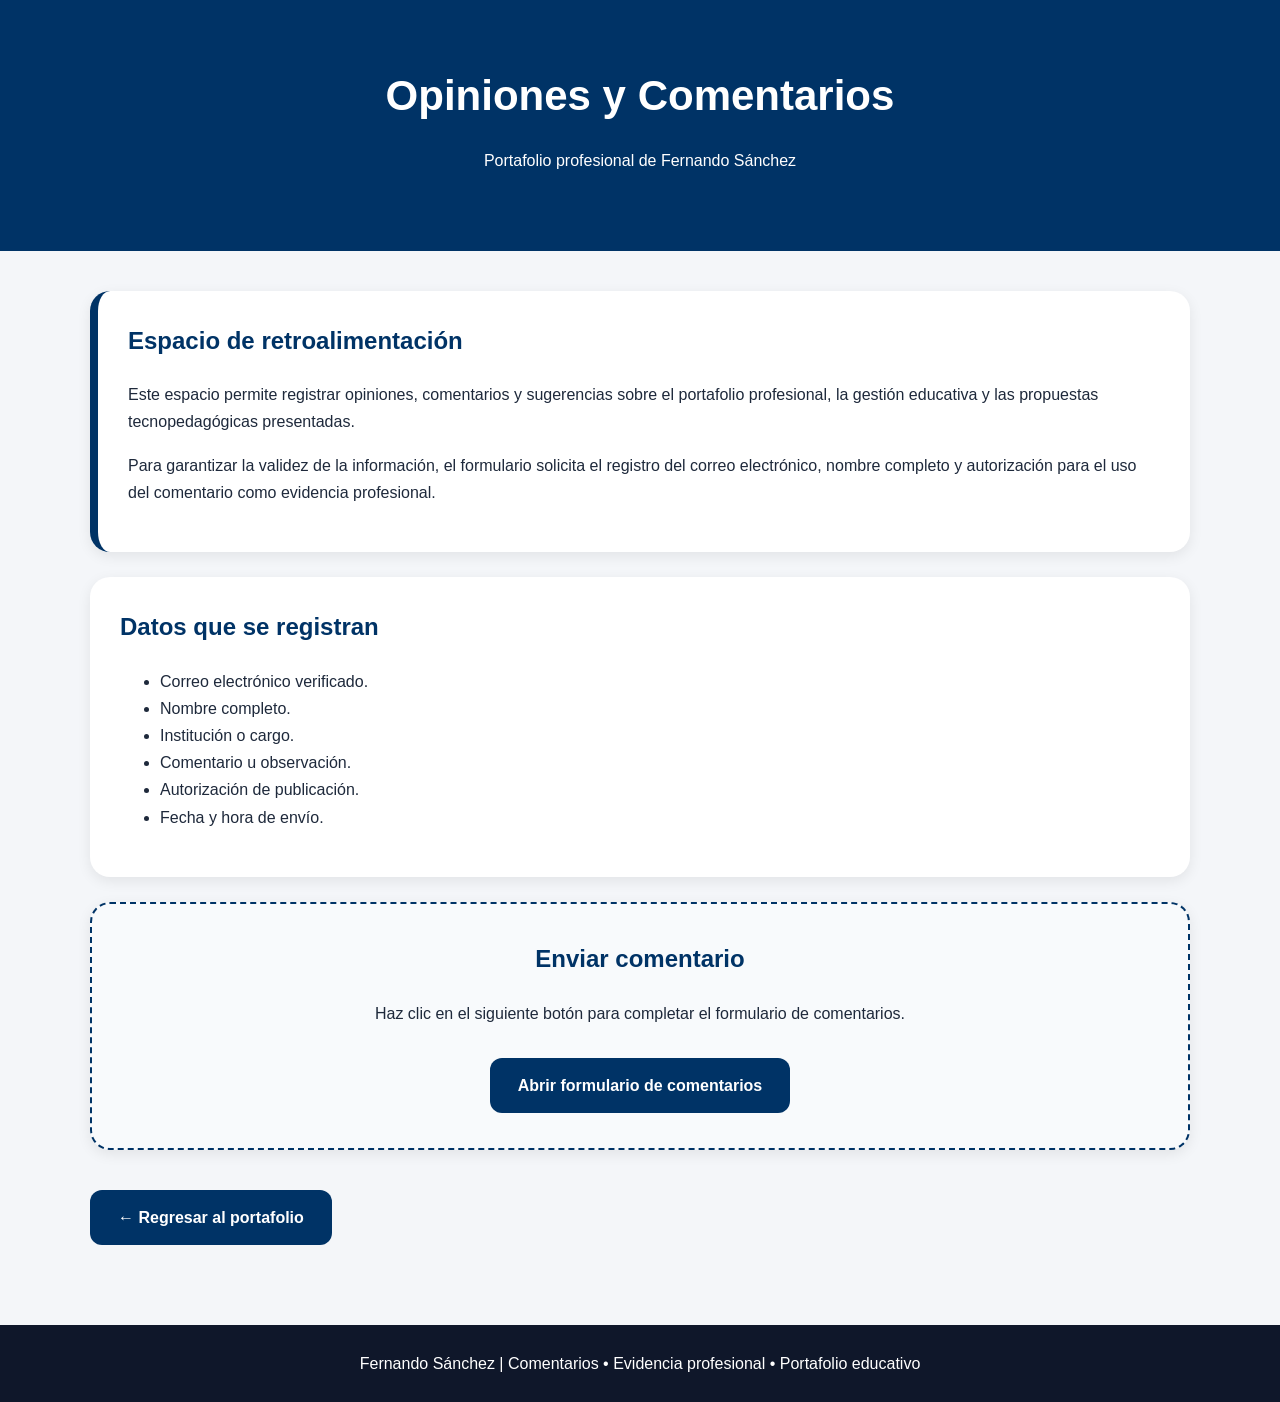
==== comentarios.html @ a62c5eb6 "Create comentarios.html" ====
<!DOCTYPE html>
<html lang="es">
<head>
<meta charset="UTF-8">
<meta name="viewport" content="width=device-width, initial-scale=1.0">
<title>Comentarios - Fernando Sánchez</title>

<style>
body{
    margin:0;
    font-family:Arial, sans-serif;
    background:#f4f6f9;
    color:#1e293b;
    line-height:1.7;
}

header{
    background:#003366;
    color:white;
    text-align:center;
    padding:60px 20px;
}

header h1{
    margin:0;
    font-size:42px;
}

.container{
    max-width:1100px;
    margin:auto;
    padding:40px 20px;
}

.card{
    background:white;
    border-radius:20px;
    padding:30px;
    margin-bottom:25px;
    box-shadow:0 4px 14px rgba(0,0,0,.08);
}

.card h2{
    color:#003366;
    margin-top:0;
}

.btn{
    display:inline-block;
    background:#003366;
    color:white;
    text-decoration:none;
    padding:14px 28px;
    border-radius:12px;
    font-weight:bold;
    margin-top:15px;
}

.btn:hover{
    background:#00264d;
}

.info{
    border-left:8px solid #003366;
}

.form-box{
    text-align:center;
    padding:35px;
    border:2px dashed #003366;
    border-radius:20px;
    background:#f8fafc;
}

footer{
    background:#0f172a;
    color:white;
    text-align:center;
    padding:25px;
    margin-top:40px;
}
</style>
</head>

<body>

<header>
<h1>Opiniones y Comentarios</h1>
<p>Portafolio profesional de Fernando Sánchez</p>
</header>

<div class="container">

<div class="card info">
<h2>Espacio de retroalimentación</h2>
<p>
Este espacio permite registrar opiniones, comentarios y sugerencias sobre el portafolio profesional, la gestión educativa y las propuestas tecnopedagógicas presentadas.
</p>
<p>
Para garantizar la validez de la información, el formulario solicita el registro del correo electrónico, nombre completo y autorización para el uso del comentario como evidencia profesional.
</p>
</div>

<div class="card">
<h2>Datos que se registran</h2>
<ul>
<li>Correo electrónico verificado.</li>
<li>Nombre completo.</li>
<li>Institución o cargo.</li>
<li>Comentario u observación.</li>
<li>Autorización de publicación.</li>
<li>Fecha y hora de envío.</li>
</ul>
</div>

<div class="card form-box">
<h2>Enviar comentario</h2>
<p>
Haz clic en el siguiente botón para completar el formulario de comentarios.
</p>

<a class="btn" href="https://forms.gle/WJ3y3hWvBB2fXVwD8" target="_blank">
Abrir formulario de comentarios
</a>
</div>

<a href="index.html" class="btn">← Regresar al portafolio</a>

</div>

<footer>
Fernando Sánchez | Comentarios • Evidencia profesional • Portafolio educativo
</footer>

</body>
</html>
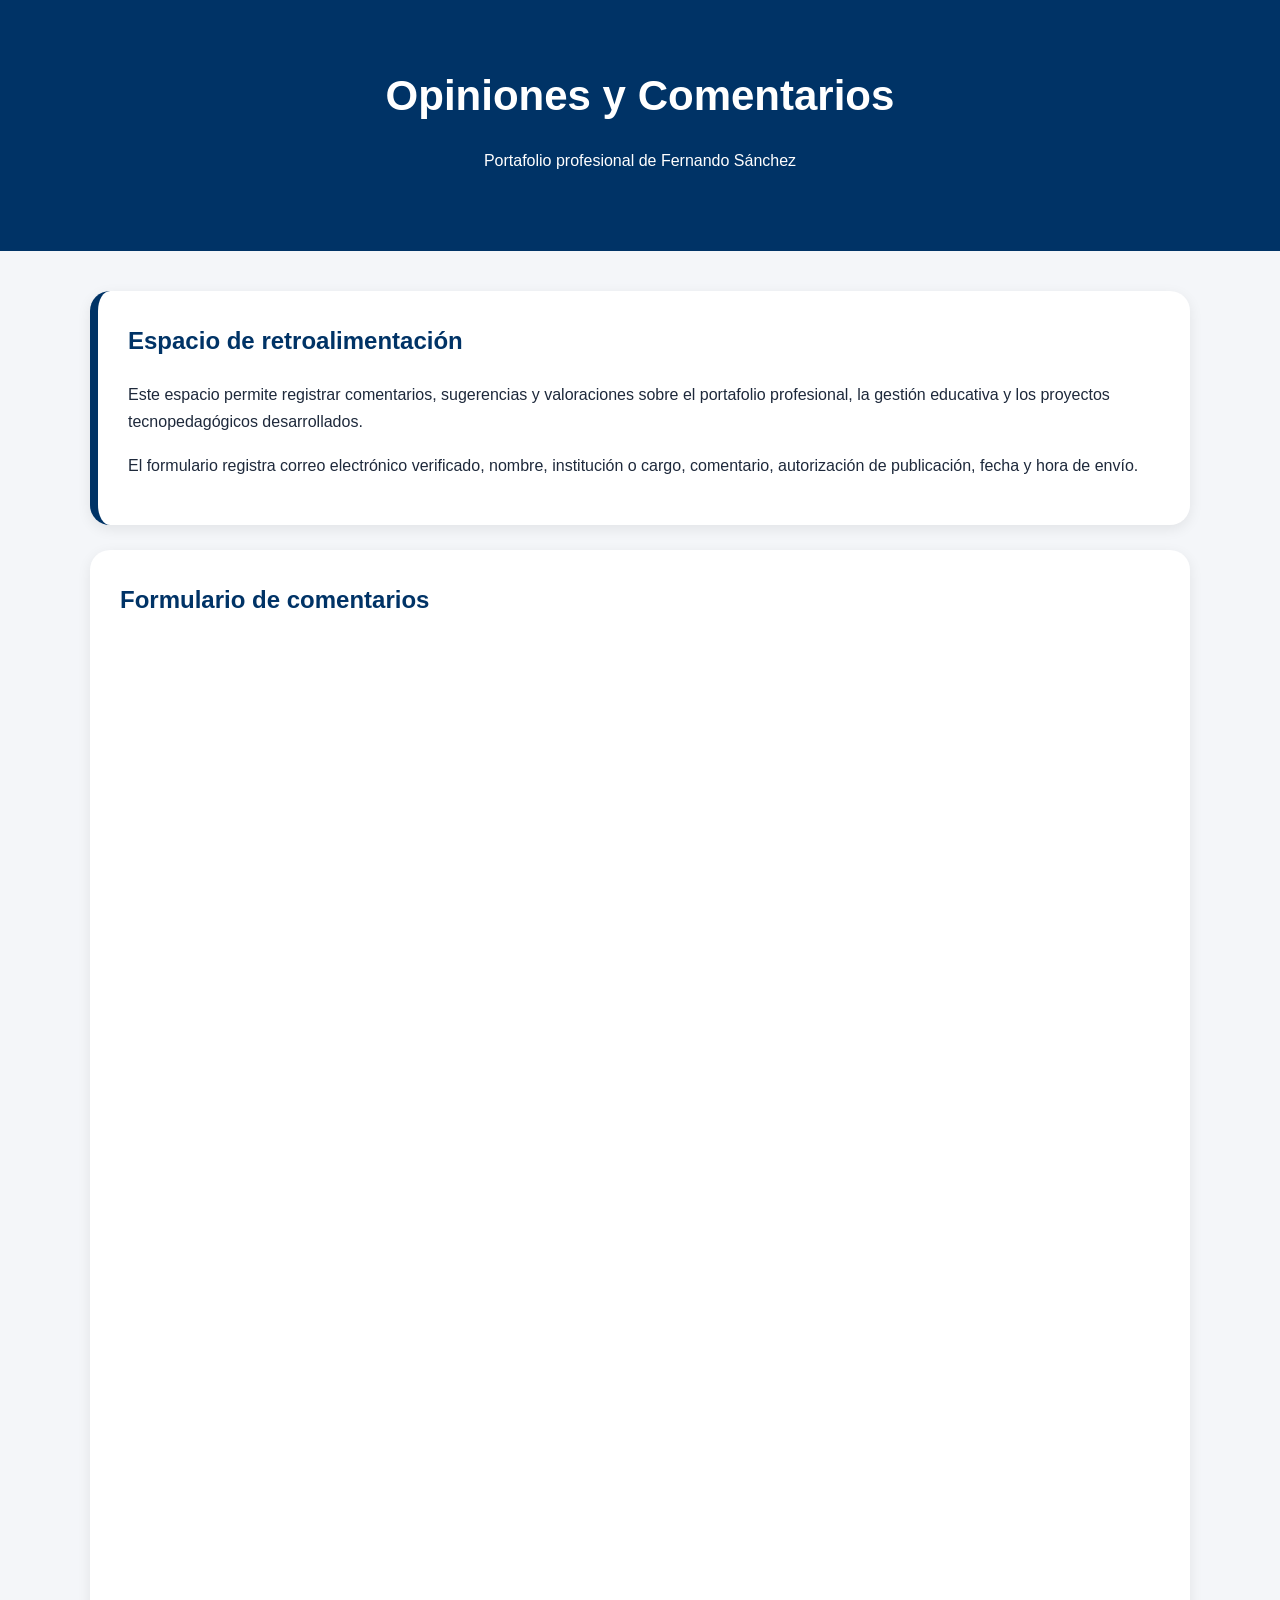
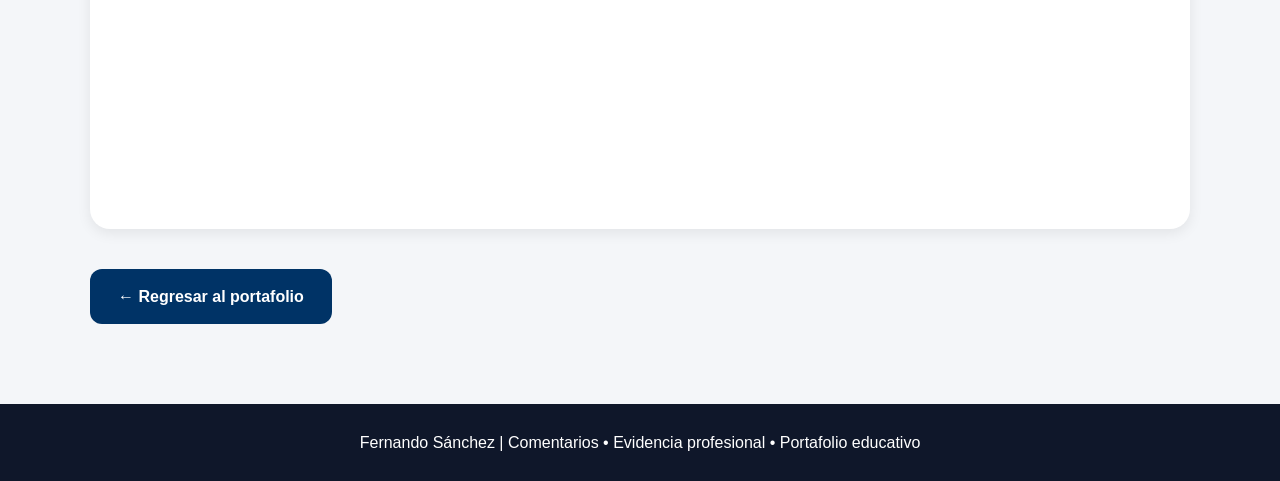
==== commit 945d2823: "Update comentarios.html" ====
--- a/comentarios.html
+++ b/comentarios.html
@@ -3,7 +3,7 @@
 <head>
 <meta charset="UTF-8">
 <meta name="viewport" content="width=device-width, initial-scale=1.0">
-<title>Comentarios - Fernando Sánchez</title>
+<title>Opiniones y Comentarios - Fernando Sánchez</title>
 
 <style>
 body{
@@ -45,6 +45,21 @@
     margin-top:0;
 }
 
+.info{
+    border-left:8px solid #003366;
+}
+
+.formulario{
+    overflow:hidden;
+}
+
+.formulario iframe{
+    width:100%;
+    min-height:1150px;
+    border:none;
+    border-radius:15px;
+}
+
 .btn{
     display:inline-block;
     background:#003366;
@@ -58,18 +73,6 @@
 
 .btn:hover{
     background:#00264d;
-}
-
-.info{
-    border-left:8px solid #003366;
-}
-
-.form-box{
-    text-align:center;
-    padding:35px;
-    border:2px dashed #003366;
-    border-radius:20px;
-    background:#f8fafc;
 }
 
 footer{
@@ -94,34 +97,20 @@
 <div class="card info">
 <h2>Espacio de retroalimentación</h2>
 <p>
-Este espacio permite registrar opiniones, comentarios y sugerencias sobre el portafolio profesional, la gestión educativa y las propuestas tecnopedagógicas presentadas.
+Este espacio permite registrar comentarios, sugerencias y valoraciones sobre el portafolio profesional, la gestión educativa y los proyectos tecnopedagógicos desarrollados.
 </p>
 <p>
-Para garantizar la validez de la información, el formulario solicita el registro del correo electrónico, nombre completo y autorización para el uso del comentario como evidencia profesional.
+El formulario registra correo electrónico verificado, nombre, institución o cargo, comentario, autorización de publicación, fecha y hora de envío.
 </p>
 </div>
 
-<div class="card">
-<h2>Datos que se registran</h2>
-<ul>
-<li>Correo electrónico verificado.</li>
-<li>Nombre completo.</li>
-<li>Institución o cargo.</li>
-<li>Comentario u observación.</li>
-<li>Autorización de publicación.</li>
-<li>Fecha y hora de envío.</li>
-</ul>
-</div>
+<div class="card formulario">
+<h2>Formulario de comentarios</h2>
 
-<div class="card form-box">
-<h2>Enviar comentario</h2>
-<p>
-Haz clic en el siguiente botón para completar el formulario de comentarios.
-</p>
+<iframe src="https://docs.google.com/forms/d/e/1FAIpQLSdNqBeWLuD_Yaf6JorRyYbIdSQM-AnqA-MLZodJYYmsZturFQ/viewform?embedded=true">
+Cargando…
+</iframe>
 
-<a class="btn" href="https://forms.gle/WJ3y3hWvBB2fXVwD8" target="_blank">
-Abrir formulario de comentarios
-</a>
 </div>
 
 <a href="index.html" class="btn">← Regresar al portafolio</a>
